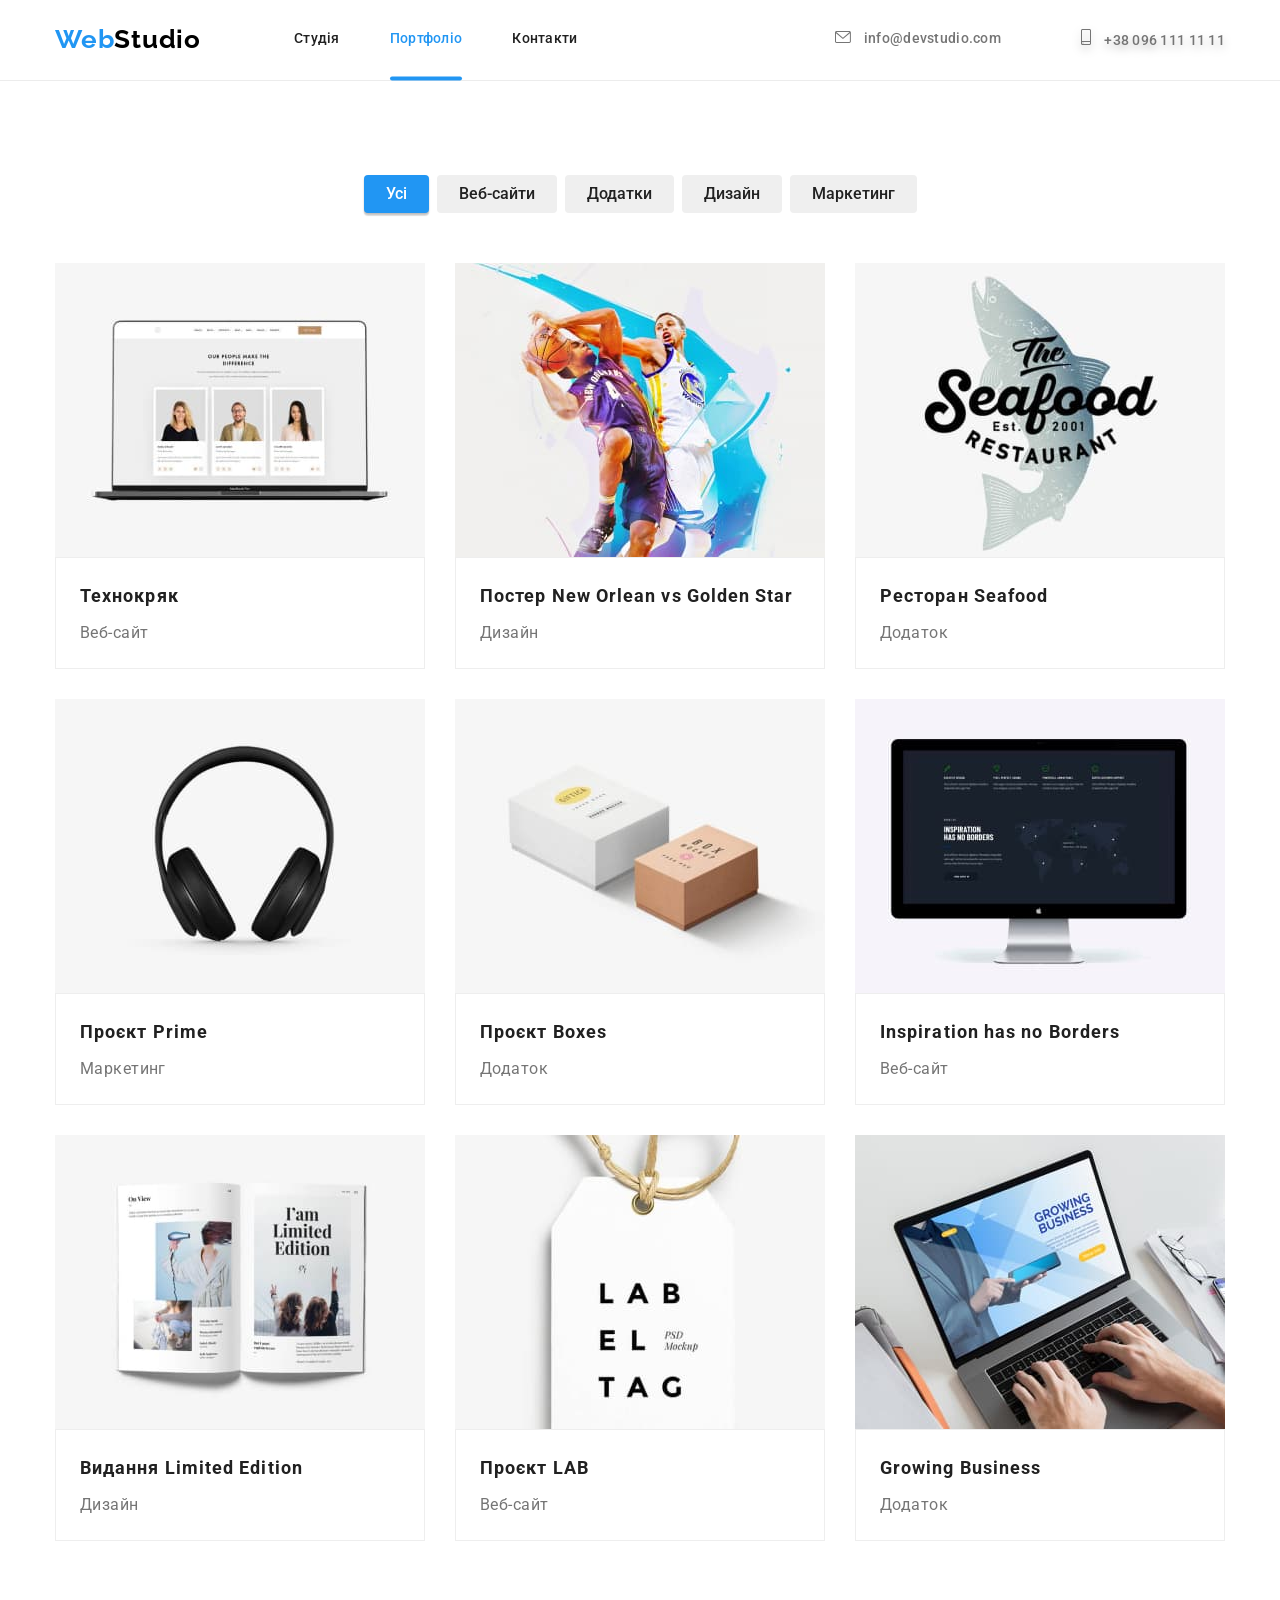
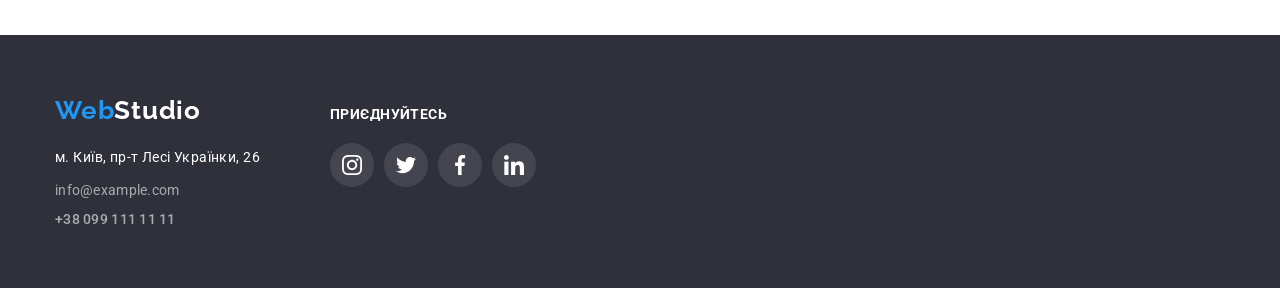
==== portfolio.html @ a1ec1377 "add changed in html and scc" ====
<!DOCTYPE html>
<html lang="ua">
  <head>
    <meta charset="UTF-8" />
    <meta http-equiv="X-UA-Compatible" content="IE=edge" />
    <meta name="viewport" content="width=device-width, initial-scale=1.0" />
    <title>Портфолио Вубстудии</title>
    <link
      rel="stylesheet"
      href="https://cdn.jsdelivr.net/npm/modern-normalize@1.1.0/modern-normalize.min.css"
    />
    <link rel="preconnect" href="https://fonts.googleapis.com" />
    <link rel="preconnect" href="https://fonts.gstatic.com" crossorigin />
    <link
      href="https://fonts.googleapis.com/css2?family=Montserrat:ital,wght@1,300;1,600&family=Raleway:wght@700&family=Roboto:wght@400;500;700;900&display=swap"
      rel="stylesheet"
    />
    <link rel="stylesheet" href="./CSS/styles.css" />
  </head>
  <body>
    <!-- header -->
    <header class="page-header">
      <div class="container page-header-container">
        <nav class="navigation">
          <a class="link logo" href="./portfolio.html" lang="en"
            ><span class="web">Web</span>Studio</a
          >
          <ul class="list menu">
            <li class="menu-item">
              <a class="menu-link link" href="./index.html">Студія</a>
            </li>
            <li class="menu-item">
              <a
                class="menu-link link background-portfolio current-portfolio"
                href="./portfolio.html"
                >Портфоліо</a
              >
            </li>
            <li class="menu-item">
              <a class="menu-link link" href="">Контакти</a>
            </li>
          </ul>
        </nav>
        <ul class="contacts list">
          <li class="header-menu-contact header-icon">
            <a
              class="contact-mail link mail-theme-light header-icon"
              href="mailto:info@devstudio.com"
            >
              <svg class="mail-icon" width="16" height="12">
                <use href="./images/sprite.svg#icon-mailsvg"></use>
              </svg>
              info@devstudio.com</a
            >
          </li>
          <li class="header-menu-contact">
            <a
              class="phone-number link phone-number-theme-light shadow-phone"
              href="tel:+380961111111"
            >
              <svg class="phone-icon" width="10" height="16">
                <use href="./images/sprite.svg#icon-smartphonesvg"></use>
              </svg>
              +38 096 111 11 11</a
            >
          </li>
        </ul>
      </div>
    </header>
    <!--main-->
    <main class="completed-work">
      <section class="section">
        <div class="container">
          <h1 hidden>Our works</h1>
          <ul class="button-list list">
            <li class="name-button">
              <button
                class="button-filter button-filter-all secondary-button"
                type="button"
              >
                Усі
              </button>
            </li>
            <li class="name-button">
              <button class="button-filter secondary-button" type="button">
                Веб-сайти
              </button>
            </li>
            <li class="name-button">
              <button class="button-filter secondary-button" type="button">
                Додатки
              </button>
            </li>
            <li class="name-button">
              <button class="button-filter secondary-button" type="button">
                Дизайн
              </button>
            </li>
            <li class="name-button">
              <button class="button-filter secondary-button" type="button">
                Маркетинг
              </button>
            </li>
          </ul>
          <ul class="examples-of-work list">
            <li class="examples">
              <a href="" class="concrete-work link">
                <div class="examples-img">
                  <img
                    class="page-layout"
                    src="./images/portfolio/technokryak.jpg"
                    alt="Веб-сайт Технокряк"
                    width="370"
                    height="294"
                  />
                  <p class="overlay">
                    Ресурс пропонує комплексні пропозиції з різним рівнем
                    функціоналу та сервісів. Все це дозволить відвідувачу
                    отримати вичерпні відомості про компанію чи приватну особу.
                  </p>
                </div>

                <div class="text-part">
                  <h2 class="name-project">Технокряк</h2>
                  <p class="type-of-work">Веб-сайт</p>
                </div>
              </a>
            </li>

            <li class="examples">
              <a href="" class="concrete-work link"
                ><img
                  class="page-layout"
                  src="./images/portfolio/poster.jpg"
                  alt="Постер Нью Орлеан против Золотой звезды"
                  width="370"
                  height="294"
                />
                <div class="text-part">
                  <h2 class="name-project">
                    Постер <span lang="en">New Orlean vs Golden Star</span>
                  </h2>
                  <p class="type-of-work">Дизайн</p>
                </div>
              </a>
            </li>
            <li class="examples">
              <a href="" class="concrete-work link">
                <img
                  class="page-layout"
                  src="./images/portfolio/restaurant.jpg"
                  alt="Приложение ресторан Seafood"
                  width="370"
                  height="294"
                />
                <div class="text-part">
                  <h2 class="name-project">
                    Ресторан <span lang="en">Seafood</span>
                  </h2>
                  <p class="type-of-work">Додаток</p>
                </div>
              </a>
            </li>
            <li class="examples">
              <a href="" class="concrete-work link">
                <img
                  class="page-layout"
                  src="./images/portfolio/prime.jpg"
                  alt="Маркетинговый проект Prime"
                  width="370"
                  height="294"
                />
                <div class="text-part">
                  <h2 class="name-project">
                    Проєкт <span lang="en">Prime</span>
                  </h2>
                  <p class="type-of-work">Маркетинг</p>
                </div>
              </a>
            </li>
            <li class="examples">
              <a href="" class="concrete-work link">
                <img
                  class="page-layout"
                  src="./images/portfolio/boxes.jpg"
                  alt="Приложение проект Boxes"
                  width="370"
                  height="294"
                />
                <div class="text-part">
                  <h2 class="name-project">
                    Проєкт <span lang="en">Boxes</span>
                  </h2>
                  <p class="type-of-work">Додаток</p>
                </div>
              </a>
            </li>
            <li class="examples">
              <a href="" class="concrete-work link">
                <img
                  class="page-layout"
                  src="./images/portfolio/ihnb.jpg"
                  alt="Веб-сайт Inspiration has no Borders"
                  width="370"
                  height="294"
                />
                <div class="text-part">
                  <h2 class="name-project" lang="en">
                    Inspiration has no Borders
                  </h2>
                  <p class="type-of-work">Веб-сайт</p>
                </div>
              </a>
            </li>
            <li class="examples">
              <a href="" class="concrete-work link">
                <img
                  class="page-layout"
                  src="./images/portfolio/limited.jpg"
                  alt="Дизайнерское издание Limited Edition"
                  width="370"
                  height="294"
                />
                <div class="text-part">
                  <h2 class="name-project">
                    Видання <span lang="en">Limited Edition</span>
                  </h2>
                  <p class="type-of-work">Дизайн</p>
                </div>
              </a>
            </li>
            <li class="examples">
              <a href="" class="concrete-work link">
                <img
                  class="page-layout"
                  src="./images/portfolio/lab.jpg"
                  alt="Мфркетинговый Проект LAB"
                  width="370"
                  height="294"
                />
                <div class="text-part">
                  <h2 class="name-project">Проєкт LAB</h2>
                  <p class="type-of-work">Веб-сайт</p>
                </div>
              </a>
            </li>
            <li class="examples">
              <a href="" class="concrete-work link">
                <img
                  class="page-layout"
                  src="./images/portfolio/business.jpg"
                  alt="Приложение Growing Business"
                  width="370"
                  height="294"
                />
                <div class="text-part">
                  <h2 class="name-project" lang="en">Growing Business</h2>
                  <p class="type-of-work">Додаток</p>
                </div>
              </a>
            </li>
          </ul>
        </div>
      </section>
    </main>
    <!--footer-->
    <footer class="page-footer">
      <div class="container footer-container">
        <div class="contact-container">
          <a class="logo link footer-logo" href="" lang="en"
            ><span class="web">Web</span
            ><span class="logo-them-dark">Studio</span>
          </a>
          <address class="address">
            <ul class="list footer-contact">
              <li class="footer-menu-contact">
                <a
                  class="google-maps link"
                  href="https://goo.gl/maps/hXsa1kEKAmFXyF3AA"
                  target="_blank"
                  rel="noopener noreferrer"
                  >м. Київ, пр-т Лесі Українки, 26</a
                >
              </li>
              <li class="footer-menu-contact">
                <a
                  class="contact-mail link mail-theme-dark"
                  href="mailto:info@example.com"
                  >info@example.com</a
                >
              </li>
              <li class="footer-menu-contact">
                <a
                  class="phone-number link phone-number-theme-dark"
                  href="tel:+380991111111"
                  >+38 099 111 11 11</a
                >
              </li>
            </ul>
          </address>
        </div>
        <div class="social-list-container">
          <p class="join-us">Приєднуйтесь</p>
          <ul class="footer-social-list list">
            <li class="footer-icon-list">
              <a href="" class="footer-social-list-link social-list-them-dark">
                <svg class="footer-icon">
                  <use href="./images/sprite.svg#icon-instagramsvg"></use>
                </svg>
              </a>
            </li>
            <li class="footer-icon-list">
              <a
                href=""
                class="footer-social-list-link social-list-them-dark twitter"
              >
                <svg class="footer-icon">
                  <use href="./images/sprite.svg#icon-twittersvg"></use>
                </svg>
              </a>
            </li>
            <li class="footer-icon-list">
              <a href="" class="footer-social-list-link social-list-them-dark">
                <svg class="footer-icon">
                  <use href="./images/sprite.svg#icon-facebooksvg"></use>
                </svg>
              </a>
            </li>
            <li class="footer-icon-list">
              <a href="" class="footer-social-list-link social-list-them-dark">
                <svg class="footer-icon">
                  <use href="./images/sprite.svg#icon-linkedinsvg"></use>
                </svg>
              </a>
            </li>
          </ul>
        </div>
      </div>
    </footer>
  </body>
</html>
---- CSS/styles.css ----
:root {
  --primary-font: Roboto, sans-serif;
  --secondary-font: "Raleway", sans-serif;
  --primary-text-color: #212121;
  --secondary-text-color: #757575;
  --tertary-text-color: #ffffff;
  --accent-color: #2196f3;
  --primary-background: #ffffff;
  --secondary-background: #2f303a;
  --transition-duration: 250ms;
  --transition-function: cubic-bezier(0.4, 0, 0.2, 1);
}

.list {
  list-style: none;
}

.link {
  text-decoration: none;
}

h1,
h2,
h2,
p {
  margin-top: 0;
  margin-bottom: 0;
}

ul {
  margin-top: 0;
  margin-bottom: 0;
  padding-left: 0;
}

img {
  display: block;
}

button {
  cursor: pointer;
}

body {
  font-family: var(--primary-font);
  color: var(--primary-text-color);
  font-size: 14px;
  letter-spacing: 0.03em;
  background-color: var(--primary-background);
}

.section {
  padding-top: 94px;
  padding-bottom: 94px;
}

/*=============HEADER==============*/

.container {
  width: 1200px;
  margin-left: auto;
  margin-right: auto;
  padding-left: 15px;
  padding-right: 15px;
}

.page-header {
  padding-top: 24px;
  padding-bottom: 25px;
  border-bottom: 1px solid #ececec;
}

.page-header-container {
  display: flex;
  align-items: center;
}

.navigation {
  display: flex;
  align-items: center;
}

.menu {
  display: flex;
  align-items: center;
}

.contacts {
  display: flex;
  align-items: center;
  margin-left: auto;
}

.logo {
  font-family: var(--secondary-font);
  font-weight: 700;
  font-size: 26px;
  line-height: 1.19;
  letter-spacing: 0.03em;
  color: #000000;
}

.logo {
  margin-right: 93px;
}

.header-icon {
  margin-right: 30px;
}

.menu-item:not(:last-child) {
  margin-right: 50px;
}

.mail-icon {
  align-items: center;
  fill: currentColor;
  margin-right: 10px;
}

.contact-mail {
  display: block;
  font-weight: 500;
  line-height: 1.14;
  letter-spacing: 0.02em;
  color: var(--secondary-text-color);

  transition: color 250ms var(--transition-function);
}

.contact-mail:hover,
.contact-mail:focus {
  color: var(--accent-color);
}

.mail-theme-light {
  color: var(--secondary-text-color);
}

.phone-number {
  display: block;
  font-weight: 500;
  line-height: 1.14;
  letter-spacing: 0.02em;
  color: var(--secondary-text-color);

  transition: color 250ms var(--transition-function);
}

.phone-number:hover,
.phone-number:focus {
  color: var(--accent-color);
}

.phone-icon {
  align-items: center;
  fill: currentColor;
  margin-right: 10px;
}

.phone-number-theme-light {
  color: var(--secondary-text-color);
}

.shadow-phone {
  filter: drop-shadow(0px 4px 4px rgba(0, 0, 0, 0.25));
}

.menu-link {
  position: relative;
  display: block;
  /*margin-bottom: -1px;*/
  font-weight: 500;
  line-height: 1.14;
  letter-spacing: 0.02em;
  color: var(--primary-text-color);

  transition: background-color 250ms var(--transition-function),
    color 250ms var(--transition-function);
}

.menu-link:hover,
.menu-link:focus {
  color: var(--accent-color);
}

.background-studio,
.background-portfolio {
  color: var(--accent-color);
}

.menu-link .line:hover::after {
  background-color: var(--accent-color);
}

.menu-link .line {
  background-color: var(--accent-color);
}

.current::after {
  position: absolute;
  content: "";
  display: block;
  width: 100%;
  height: 4px;
  left: 0;
  bottom: 0;
  color: var(--accent-color);
  background-color: var(--accent-color);
  border-radius: 2px;

  transform: translate(0%, 840%);
}

.header-menu-contact:not(:last-child) {
  margin-right: 50px;
}

/*=============/HEADER===========*/

/*================HERO===========*/

.hero {
  padding: 200px 0;
  box-shadow: 0px 4px 4px rgb(0 0 0 / 25%);
  background-image: linear-gradient(
      rgba(47, 48, 58, 0.4),
      rgba(47, 48, 58, 0.4)
    ),
    url(../images/hero/background-hero.jpg);
  background-size: cover;
  background-position: center;
  background-repeat: no-repeat;
  max-width: 1600px;
  margin: 0 auto;
  background-color: #c4c4c4;
}

.main-title {
  width: 696px;
  font-weight: 900;
  font-size: 44px;
  line-height: 1.36;
  text-align: center;
  letter-spacing: 0.06em;
  text-transform: uppercase;
  color: var(--tertary-text-color);
  margin-bottom: 30px;
  margin-left: auto;
  margin-right: auto;
}

.hero-button {
  display: flex;
  justify-content: center;
  align-items: center;
}

.modal-btn {
  border: none;
  min-width: 160px;
  padding-top: 10px;
  padding-bottom: 10px;
  padding-left: 32px;
  padding-right: 32px;
  line-height: 1.88;
  display: flex;
  align-items: center;
  text-align: center;
  letter-spacing: 0.06em;
  color: var(--tertary-text-color);
  background-color: var(--accent-color);
  border-radius: 6px;
}

/*===============/HERO==============*/

/*===============COMPONENTS=============*/

/*==========our qualities======*/

.quality-title {
  font-size: 14px;
  line-height: 1.14;
  text-transform: uppercase;
  margin-top: 0;
}

.list-qualities {
  display: flex;
  align-items: center;
  gap: 30px;
}

.quality-name {
  flex-basis: calc((100% - 90px) / 4);
  width: 270px;
  display: block;
  width: 270px;
  height: 248px;
}

.logo-container {
  display: flex;
  justify-content: center;
  align-items: center;
  width: 270px;
  height: 120px;
  background: #f5f4fa;
  border-radius: 4px;
  margin-bottom: 30px;
}

.logo-icon {
  display: flex;
  justify-content: center;
  align-items: center;
}

.description-quality {
  line-height: 1.71;
  color: var(--secondary-text-color);
}

/*===========our work=======*/

.our-work {
  padding-top: 0;
}

.section-title {
  font-size: 36px;
  line-height: 1.17;
  text-align: center;
  margin-bottom: 50px;
}

.img-work {
  flex-basis: calc((100% - 60px) / 3);
}

.img-work:nth-child(3n) {
  margin-right: 0;
}

.img-work {
  filter: drop-shadow(0px 4px 4px rgba(0, 0, 0, 0.25));
}

.desktop-app {
  position: relative;
}

.mobile-app {
  position: relative;
}

.desiner-solutions {
  position: relative;
}

.application {
  position: absolute;
  display: block;
  width: 370px;
  height: 70px;
  left: 0;
  bottom: 0;

  font-family: var(--primary-font);
  font-weight: 700;
  font-size: 14px;
  line-height: 1.14;
  text-align: center;
  text-transform: uppercase;

  color: #ffffff;
  padding-top: 27px;
  padding-bottom: 27px;
  background: rgba(47, 48, 58, 0.8);
}

/*===========work teame========*/

.employees {
  flex-basis: calc((100% - 90px) / 4);
}

.employees:nth-child(3n) {
  margin-right: 0;
}

.employees {
  background: #ffffff;
  box-shadow: 0px 1px 3px rgba(0, 0, 0, 0.12), 0px 1px 1px rgba(0, 0, 0, 0.14),
    0px 2px 1px rgba(0, 0, 0, 0.2);
  border-radius: 0px 0px 4px 4px;
}

.team-position {
  font-weight: 500;
  font-size: 16px;
  line-height: 1.19;
  text-align: center;
  margin-top: 30px;
  margin-bottom: 10px;
}

.post {
  font-size: 16px;
  line-height: 1.19;
  text-align: center;
  color: var(--secondary-text-color);
  margin-top: 10px;
  margin-bottom: 16px;
}

.social-list {
  display: flex;
  justify-content: center;
  gap: 10px;
  padding-bottom: 30px;
}

.social-list-link {
  display: flex;
  justify-content: center;
  align-items: center;
  width: 44px;
  height: 44px;
  border-radius: 50%;
  background-color: #ffffff;
  cursor: pointer;

  transition: background-color 250ms var(--transition-function),
    fill 250ms var(--transition-function);
}

.social-list-link:hover,
.social-list-link:focus {
  background-color: var(--accent-color);
}

.social-list-link:hover .social-list-icon,
.social-list-link:focus .social-list-icon {
  fill: #ffffff;
}

.social-list-icon {
  fill: #757575;
}

/*==========footer========*/

.footer-container {
  display: flex;
  align-items: baseline;
}

.footer-menu-contact:not(:last-child) {
  margin-bottom: 9px;
}

.contact-container {
  margin-right: 70px;
}

.footer-logo {
  margin-right: 0;
  margin-bottom: 20px;
  display: block;
}

.address {
  font-style: normal;
}

.logo-them-dark {
  color: var(--tertary-text-color);
}

.mail-theme-dark {
  color: rgba(255, 255, 255, 0.6);
  flex-direction: column;
  font-weight: 400;
  font-size: 14px;
  line-height: 1.71;
}

.mail-theme-dark:hover,
.mail-theme-dark:focus {
  color: var(--accent-color);
}

.phone-number-theme-dark {
  color: rgba(255, 255, 255, 0.6);
}

.footer-social-list {
  display: flex;
}

.join-us {
  font-family: var(--primary-font);
  font-weight: 700;
  line-height: 1.14;
  letter-spacing: 0.03em;
  text-transform: uppercase;
  color: var(--tertary-text-color);
  margin-bottom: 20px;
}

.footer-icon-list:not(:last-child) {
  margin-right: 10px;
}

.footer-social-list-link {
  display: flex;
  justify-content: center;
  align-items: center;
  width: 44px;
  height: 44px;
  border-radius: 50%;
  background-color: rgba(255, 255, 255, 0.1);

  transition: background-color 250ms var(--transition-function);
}

.footer-social-list-link:hover,
.footer-social-list-link:focus {
  background-color: var(--accent-color);
}

.footer-icon {
  width: 20px;
  height: 20px;
  fill: #ffffff;
}

/*===============/COMPONENTS=============*/

/*===============OUR WORK==============*/

.list-work {
  display: flex;
  flex-wrap: wrap;
  gap: 30px;
}

/*===============/OUR WORK=============*/

/*=============WORK TEAME============*/

.teame-members {
  display: flex;
  flex-wrap: wrap;
  gap: 30px;
}

.work-teame {
  background: #f5f4fa;
}

/*=============/WORK TEAME============*/

/*=============OUR CLIENTS===========*/

.clients-container {
  height: 184px;
}

.clients-list {
  display: flex;
}

.clients-list-item {
  display: flex;
}

.clients-list-item:not(:last-child) {
  margin-right: 30px;
}

.clients-list-link {
  display: flex;
  justify-content: center;
  align-items: center;
  border-color: #afb1b8;
  fill: #afb1b8;
  color: #afb1b8;
  border: 1px solid #afb1b8;
  border-radius: 4px;
  width: 170px;
  height: 92px;

  transition: border-color 250ms var(--transition-function),
    fill 250ms var(--transition-function),
    color 250ms var(--transition-function);
}

.clients-list-link:hover,
.clients-list-link:focus {
  border-color: #2196f3;
  fill: #2196f3;
  color: #2196f3;
}

.clients-list-icon {
  /*width: 40px;
  height: 52px;*/
  color: currentColor;
}

/*=============/OUR CLIENTS==========*/

/*==============FOTER=============*/

.web {
  color: var(--accent-color);
}

.google-maps {
  line-height: 1.71;
  color: var(--tertary-text-color);
}

.page-footer {
  background-color: var(--secondary-background);
  padding-top: 60px;
  padding-bottom: 60px;
}

/*============/FOOTER==============*/

/*===========MODAL WINDOW============*/

.backdrop {
  position: fixed;
  z-index: 100;
  top: 0;
  left: 0;
  width: 100%;
  height: 100%;
  background: rgba(0, 0, 0, 0.2);

  transition: opacity var(--transition-duration) var(--transition-function),
    visibility var(--transition-duration) var(--transition-function);
}

.backdrop.is-hidden {
  opacity: 0;
  visibility: hidden;
  pointer-events: none;
}

.modal {
  position: absolute;
  top: 50%;
  left: 50%;
  transform: translate(-50%, -50%);
  width: 528px;
  height: 581px;
  background-color: #ffffff;
  box-shadow: 0px 1px 3px rgba(0, 0, 0, 0.12), 0px 1px 1px rgba(0, 0, 0, 0.14),
    0px 2px 1px rgba(0, 0, 0, 0.2);
  border-radius: 4px 33px 4px 4px;
  filter: drop-shadow(0px 4px 4px rgba(0, 0, 0, 0.25));
}

.modal-close-btn {
  position: absolute;
  top: 8px;
  right: 8px;
  display: flex;
  justify-content: center;
  align-items: center;
  width: 30px;
  height: 30px;
  border-radius: 50%;
  background: #ffffff;
  border: 1px solid rgba(0, 0, 0, 0.1);
  padding: 0;
  filter: drop-shadow(0px 4px 4px rgba(0, 0, 0, 0.25));

  transition: border-color var(--transition-duration) var(--transition-function);
}

/*.modal-close-btn:hover,
.modal-close-btn:focus {
  border-color: var(--accent-color);
}*/

.modal-close-btn:hover .modal-close-btn-icon,
.modal-close-btn:focus .modal-close-btn-icon {
  fill: var(--accent-color);
}

.modal-close-btn-icon {
  transition: fill var(--transition-duration) var(--transition-function);
}

/*===========/MODAL WINDOW============*/

/*===========PORTFOLIO===============*/

.current-portfolio::after {
  position: absolute;
  content: "";
  display: block;
  width: 100%;
  height: 4px;
  left: 0;
  bottom: 0;
  color: var(--accent-color);
  background-color: var(--accent-color);
  border-radius: 2px;

  transform: translate(0%, 840%);
}

.button-list {
  display: flex;
  align-items: center;
  justify-content: center;
  flex-wrap: wrap;
  gap: 8px;
  margin-bottom: 50px;
}

.button-list .button-filter:not(:last-child) {
  margin-bottom: 8px;
}

.secondary-button {
  padding: 6px 22px;
}

.button-filter {
  border: none;
  font-family: inherit;
  font-weight: 500;
  font-size: 16px;
  line-height: 1.63;
  text-align: center;
  cursor: pointer;
  color: var(--primary-text-color);
  border-radius: 4px;
  transition: color var(--transition-duration) var(--transition-function),
    background-color var(--transition-duration) var(--transition-function),
    box-shadow var(--transition-duration) var(--transition-function);
}

.button-filter:hover,
.button-filter:focus {
  background-color: var(--accent-color);
  color: var(--tertary-text-color);
  box-shadow: 0px 3px 1px rgba(0, 0, 0, 0.1), 0px 1px 2px rgba(0, 0, 0, 0.08),
    0px 2px 2px rgba(0, 0, 0, 0.12);
}

.button-filter.button-filter-all {
  background-color: var(--accent-color);
  color: var(--tertary-text-color);
  box-shadow: 0px 3px 1px rgba(0, 0, 0, 0.1), 0px 1px 2px rgba(0, 0, 0, 0.08),
    0px 2px 2px rgba(0, 0, 0, 0.12);
}

.text-part {
  /*padding-top: 20px;
  padding-left: 24px;
  padding-right: 24px;
  padding-bottom: 20px;*/
  border: 1px solid #eeeeee;
  background: #ffffff;
}

.examples-of-work {
  display: flex;
  flex-wrap: wrap;
  gap: 30px;
}

.examples-img {
  position: relative;
  display: block;
  overflow: hidden;
}

.overlay {
  position: absolute;
  left: 0;
  top: 0;
  width: 100%;
  height: 100%;
  transform: translate(0, 100%);
  transition: transform var(--transition-duration) var(--transition-function);
  font-weight: 400;
  font-size: 18px;
  line-height: 1.6;
  padding-top: 63px;
  padding-right: 24px;
  padding-bottom: 63px;
  padding-left: 24px;
  background: rgba(33, 150, 243, 0.9);
  color: var(--tertary-text-color);
}

.concrete-work:hover .overlay,
.concrete-work:focus .overlay {
  transform: translate(0, 0);
}

.name-project {
  font-family: var(--primary-font);
  font-style: normal;
  font-weight: 700;
  font-size: 18px;
  line-height: 2;
  letter-spacing: 0.06em;
  color: var(--primary-text-color);
  margin-bottom: 4px;
  padding-top: 20px;
  padding-left: 24px;
  padding-right: 24px;
}

.type-of-work {
  font-size: 16px;
  line-height: 1.88;
  color: var(--secondary-text-color);
  margin-top: 4px;
  padding-right: 24px;
  padding-left: 24px;
  padding-bottom: 20px;
}

.examples {
  flex-basis: calc((100% - 60px) / 3);
}

.concrete-work:hover,
.concrete-work:focus {
  filter: drop-shadow(0px 4px 4px rgba(0, 0, 0, 0.25));
}

.examples:nth-last-child(3n) {
  margin-right: 0;
}

/*=============/PORTFOLIO============*/
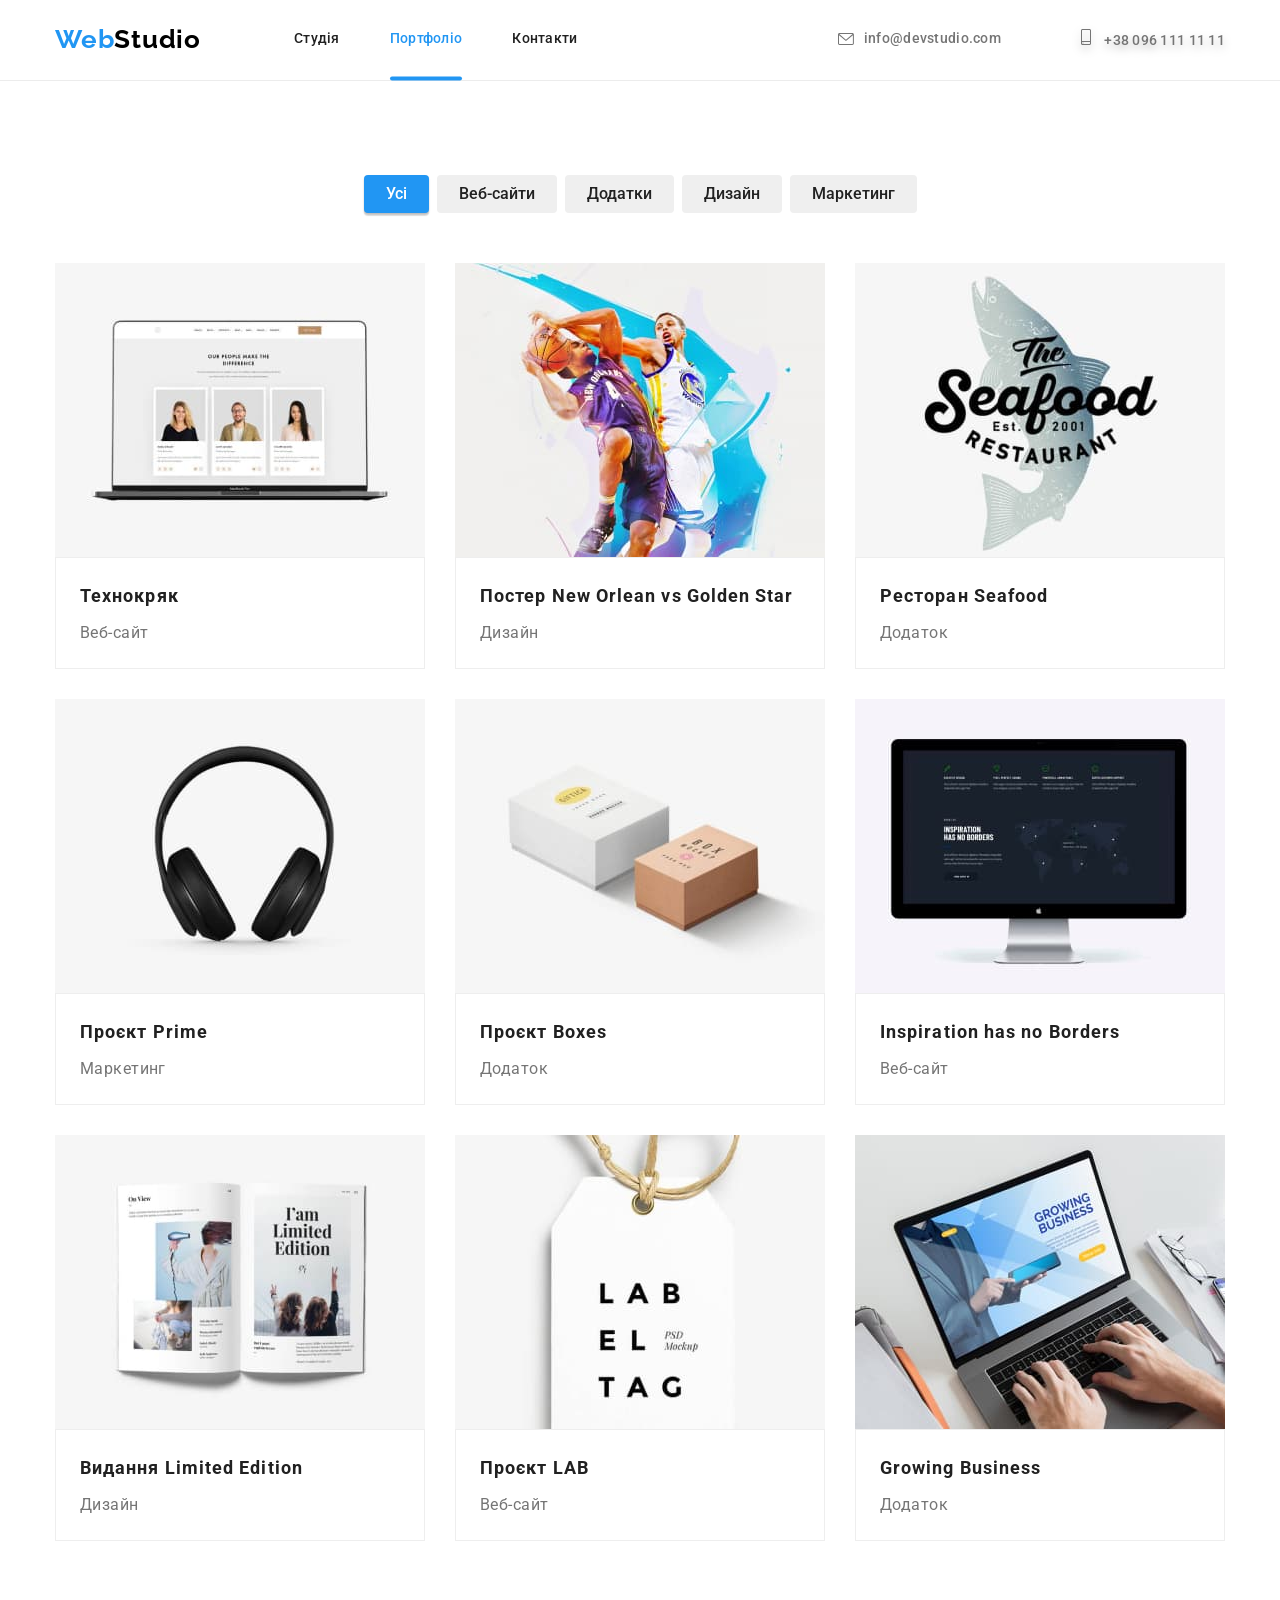
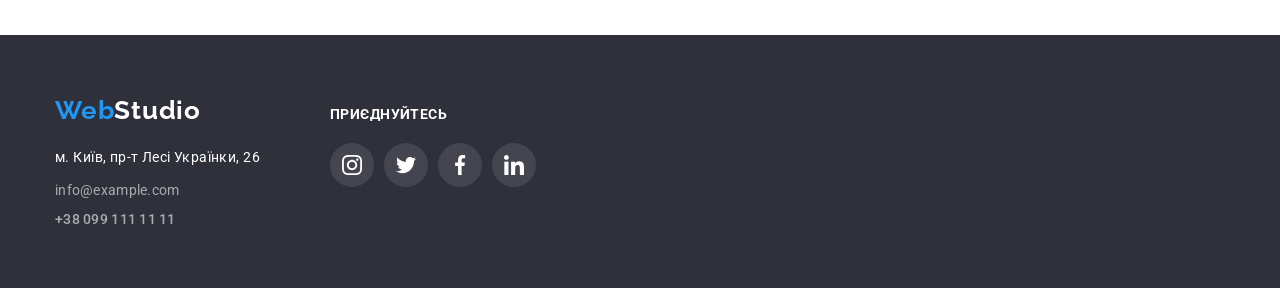
==== commit 3571c248: "add overlay" ====
--- a/portfolio.html
+++ b/portfolio.html
@@ -128,14 +128,22 @@
             </li>
 
             <li class="examples">
-              <a href="" class="concrete-work link"
-                ><img
-                  class="page-layout"
-                  src="./images/portfolio/poster.jpg"
-                  alt="Постер Нью Орлеан против Золотой звезды"
-                  width="370"
-                  height="294"
-                />
+              <a href="" class="concrete-work link">
+                <div class="examples-img">
+                  <img
+                    class="page-layout"
+                    src="./images/portfolio/poster.jpg"
+                    alt="Постер Нью Орлеан против Золотой звезды"
+                    width="370"
+                    height="294"
+                  />
+                  <p class="overlay">
+                    Ресурс пропонує комплексні пропозиції з різним рівнем
+                    функціоналу та сервісів. Все це дозволить відвідувачу
+                    отримати вичерпні відомості про компанію чи приватну особу.
+                  </p>
+                </div>
+
                 <div class="text-part">
                   <h2 class="name-project">
                     Постер <span lang="en">New Orlean vs Golden Star</span>
@@ -146,13 +154,21 @@
             </li>
             <li class="examples">
               <a href="" class="concrete-work link">
-                <img
-                  class="page-layout"
-                  src="./images/portfolio/restaurant.jpg"
-                  alt="Приложение ресторан Seafood"
-                  width="370"
-                  height="294"
-                />
+                <div class="examples-img">
+                  <img
+                    class="page-layout"
+                    src="./images/portfolio/restaurant.jpg"
+                    alt="Приложение ресторан Seafood"
+                    width="370"
+                    height="294"
+                  />
+                  <p class="overlay">
+                    Ресурс пропонує комплексні пропозиції з різним рівнем
+                    функціоналу та сервісів. Все це дозволить відвідувачу
+                    отримати вичерпні відомості про компанію чи приватну особу.
+                  </p>
+                </div>
+
                 <div class="text-part">
                   <h2 class="name-project">
                     Ресторан <span lang="en">Seafood</span>
@@ -163,13 +179,21 @@
             </li>
             <li class="examples">
               <a href="" class="concrete-work link">
-                <img
-                  class="page-layout"
-                  src="./images/portfolio/prime.jpg"
-                  alt="Маркетинговый проект Prime"
-                  width="370"
-                  height="294"
-                />
+                <div class="examples-img">
+                  <img
+                    class="page-layout"
+                    src="./images/portfolio/prime.jpg"
+                    alt="Маркетинговый проект Prime"
+                    width="370"
+                    height="294"
+                  />
+                  <p class="overlay">
+                    Ресурс пропонує комплексні пропозиції з різним рівнем
+                    функціоналу та сервісів. Все це дозволить відвідувачу
+                    отримати вичерпні відомості про компанію чи приватну особу.
+                  </p>
+                </div>
+
                 <div class="text-part">
                   <h2 class="name-project">
                     Проєкт <span lang="en">Prime</span>
@@ -180,13 +204,21 @@
             </li>
             <li class="examples">
               <a href="" class="concrete-work link">
-                <img
-                  class="page-layout"
-                  src="./images/portfolio/boxes.jpg"
-                  alt="Приложение проект Boxes"
-                  width="370"
-                  height="294"
-                />
+                <div class="examples-img">
+                  <img
+                    class="page-layout"
+                    src="./images/portfolio/boxes.jpg"
+                    alt="Приложение проект Boxes"
+                    width="370"
+                    height="294"
+                  />
+                  <p class="overlay">
+                    Ресурс пропонує комплексні пропозиції з різним рівнем
+                    функціоналу та сервісів. Все це дозволить відвідувачу
+                    отримати вичерпні відомості про компанію чи приватну особу.
+                  </p>
+                </div>
+
                 <div class="text-part">
                   <h2 class="name-project">
                     Проєкт <span lang="en">Boxes</span>
@@ -197,13 +229,21 @@
             </li>
             <li class="examples">
               <a href="" class="concrete-work link">
-                <img
-                  class="page-layout"
-                  src="./images/portfolio/ihnb.jpg"
-                  alt="Веб-сайт Inspiration has no Borders"
-                  width="370"
-                  height="294"
-                />
+                <div class="examples-img">
+                  <img
+                    class="page-layout"
+                    src="./images/portfolio/ihnb.jpg"
+                    alt="Веб-сайт Inspiration has no Borders"
+                    width="370"
+                    height="294"
+                  />
+                  <p class="overlay">
+                    Ресурс пропонує комплексні пропозиції з різним рівнем
+                    функціоналу та сервісів. Все це дозволить відвідувачу
+                    отримати вичерпні відомості про компанію чи приватну особу.
+                  </p>
+                </div>
+
                 <div class="text-part">
                   <h2 class="name-project" lang="en">
                     Inspiration has no Borders
@@ -214,13 +254,21 @@
             </li>
             <li class="examples">
               <a href="" class="concrete-work link">
-                <img
-                  class="page-layout"
-                  src="./images/portfolio/limited.jpg"
-                  alt="Дизайнерское издание Limited Edition"
-                  width="370"
-                  height="294"
-                />
+                <div class="examples-img">
+                  <img
+                    class="page-layout"
+                    src="./images/portfolio/limited.jpg"
+                    alt="Дизайнерское издание Limited Edition"
+                    width="370"
+                    height="294"
+                  />
+                  <p class="overlay">
+                    Ресурс пропонує комплексні пропозиції з різним рівнем
+                    функціоналу та сервісів. Все це дозволить відвідувачу
+                    отримати вичерпні відомості про компанію чи приватну особу.
+                  </p>
+                </div>
+
                 <div class="text-part">
                   <h2 class="name-project">
                     Видання <span lang="en">Limited Edition</span>
@@ -231,13 +279,21 @@
             </li>
             <li class="examples">
               <a href="" class="concrete-work link">
-                <img
-                  class="page-layout"
-                  src="./images/portfolio/lab.jpg"
-                  alt="Мфркетинговый Проект LAB"
-                  width="370"
-                  height="294"
-                />
+                <div class="examples-img">
+                  <img
+                    class="page-layout"
+                    src="./images/portfolio/lab.jpg"
+                    alt="Мфркетинговый Проект LAB"
+                    width="370"
+                    height="294"
+                  />
+                  <p class="overlay">
+                    Ресурс пропонує комплексні пропозиції з різним рівнем
+                    функціоналу та сервісів. Все це дозволить відвідувачу
+                    отримати вичерпні відомості про компанію чи приватну особу.
+                  </p>
+                </div>
+
                 <div class="text-part">
                   <h2 class="name-project">Проєкт LAB</h2>
                   <p class="type-of-work">Веб-сайт</p>
@@ -246,13 +302,21 @@
             </li>
             <li class="examples">
               <a href="" class="concrete-work link">
-                <img
-                  class="page-layout"
-                  src="./images/portfolio/business.jpg"
-                  alt="Приложение Growing Business"
-                  width="370"
-                  height="294"
-                />
+                <div class="examples-img">
+                  <img
+                    class="page-layout"
+                    src="./images/portfolio/business.jpg"
+                    alt="Приложение Growing Business"
+                    width="370"
+                    height="294"
+                  />
+                  <p class="overlay">
+                    Ресурс пропонує комплексні пропозиції з різним рівнем
+                    функціоналу та сервісів. Все це дозволить відвідувачу
+                    отримати вичерпні відомості про компанію чи приватну особу.
+                  </p>
+                </div>
+
                 <div class="text-part">
                   <h2 class="name-project" lang="en">Growing Business</h2>
                   <p class="type-of-work">Додаток</p>
--- a/CSS/styles.css
+++ b/CSS/styles.css
@@ -134,6 +134,8 @@
 }
 
 .mail-theme-light {
+  display: flex;
+  align-items: center;
   color: var(--secondary-text-color);
 }
 
@@ -175,8 +177,7 @@
   letter-spacing: 0.02em;
   color: var(--primary-text-color);
 
-  transition: background-color 250ms var(--transition-function),
-    color 250ms var(--transition-function);
+  transition: color 250ms var(--transition-function);
 }
 
 .menu-link:hover,
@@ -447,7 +448,7 @@
 }
 
 .social-list-icon {
-  fill: #757575;
+  fill: #afb1b8;
 }
 
 /*==========footer========*/
@@ -594,7 +595,6 @@
   height: 92px;
 
   transition: border-color 250ms var(--transition-function),
-    fill 250ms var(--transition-function),
     color 250ms var(--transition-function);
 }
 
@@ -602,7 +602,6 @@
 .clients-list-link:focus {
   border-color: #2196f3;
   fill: #2196f3;
-  color: #2196f3;
 }
 
 .clients-list-icon {
@@ -643,8 +642,12 @@
   height: 100%;
   background: rgba(0, 0, 0, 0.2);
 
+  opacity: 1;
+  transform: scale(1);
+
   transition: opacity var(--transition-duration) var(--transition-function),
-    visibility var(--transition-duration) var(--transition-function);
+    visibility var(--transition-duration) var(--transition-function),
+    transform 250ms;
 }
 
 .backdrop.is-hidden {
@@ -838,13 +841,20 @@
   flex-basis: calc((100% - 60px) / 3);
 }
 
+.concrete-work {
+  display: block;
+
+  transition: box-shadow 250ms var(--transition-function);
+}
+
+.examples:nth-last-child(3n) {
+  margin-right: 0;
+}
+
 .concrete-work:hover,
 .concrete-work:focus {
-  filter: drop-shadow(0px 4px 4px rgba(0, 0, 0, 0.25));
-}
-
-.examples:nth-last-child(3n) {
-  margin-right: 0;
+  box-shadow: 0px 1px 1px rgba(0, 0, 0, 0.12), 0px 4px 4px rgba(0, 0, 0, 0.06),
+    1px 4px 6px rgba(0, 0, 0, 0.16);
 }
 
 /*=============/PORTFOLIO============*/
